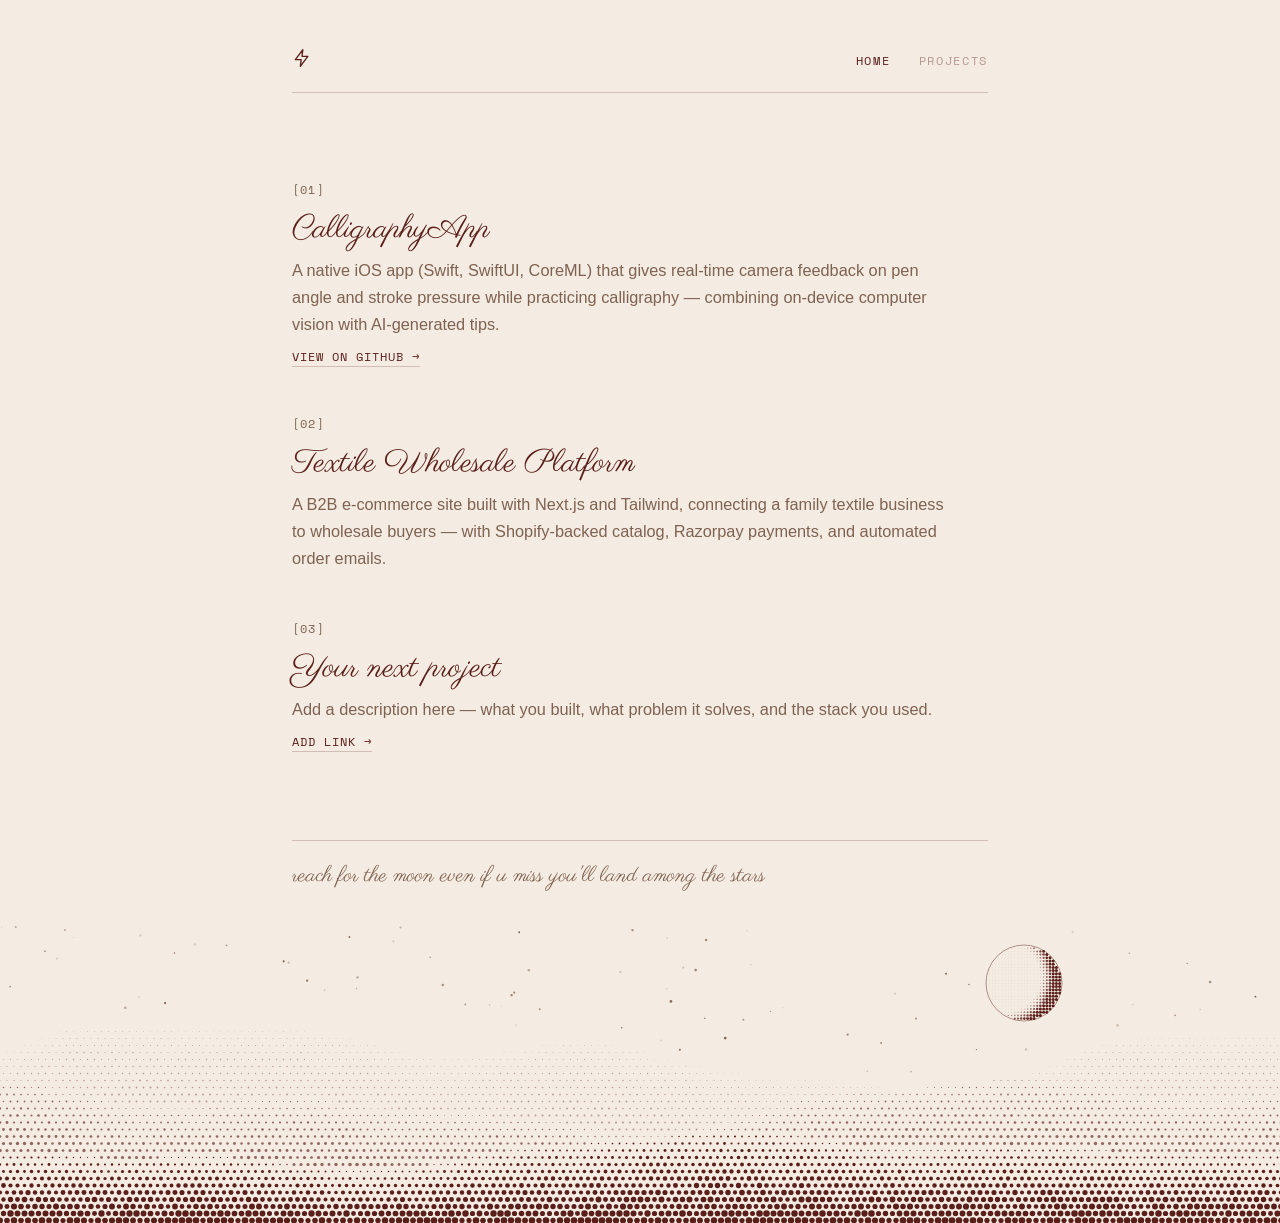
==== projects.html @ 93c0c9b2 "first commit" ====
<!DOCTYPE html>
<html lang="en">
<head>
<meta charset="UTF-8" />
<meta name="viewport" content="width=device-width, initial-scale=1.0" />
<title>Projects — Suhani Sharma</title>
<meta name="description" content="Projects by Suhani Sharma." />
<meta name="theme-color" content="#f6f2ea" media="(prefers-color-scheme: light)" />
<meta name="theme-color" content="#14121c" media="(prefers-color-scheme: dark)" />
<link rel="preconnect" href="https://fonts.googleapis.com" />
<link rel="preconnect" href="https://fonts.gstatic.com" crossorigin />
<link href="https://fonts.googleapis.com/css2?family=Parisienne&family=Space+Mono:wght@400;700&display=swap" rel="stylesheet" />
<link rel="stylesheet" href="styles.css" />
</head>
<body>
<div class="page">

  <header class="site-header">
    <div class="logo" aria-hidden="true">
      <svg class="logo-icon" viewBox="0 0 24 24" fill="none" stroke="currentColor" stroke-width="1.6" stroke-linecap="round" stroke-linejoin="round">
        <path d="M13 2 4 14h7l-1 8 9-12h-7l1-8z" />
      </svg>
    </div>

    <nav class="nav">
      <a href="index.html" class="nav-link">Home</a>
      <span class="nav-link active">Projects</span>
    </nav>
  </header>

  <main class="projects-list">

    <div class="project-card fade-up">
      <h2>CalligraphyApp</h2>
      <p>A native iOS app (Swift, SwiftUI, CoreML) that gives real-time camera feedback on pen angle and stroke pressure while practicing calligraphy — combining on-device computer vision with AI-generated tips.</p>
      <a class="project-link" href="https://github.com/SuhaniSharma072" target="_blank" rel="noopener noreferrer">View on GitHub →</a>
    </div>

    <div class="project-card fade-up">
      <h2>Textile Wholesale Platform</h2>
      <p>A B2B e-commerce site built with Next.js and Tailwind, connecting a family textile business to wholesale buyers — with Shopify-backed catalog, Razorpay payments, and automated order emails.</p>
    </div>

    <div class="project-card fade-up">
      <h2>Your next project</h2>
      <p>Add a description here — what you built, what problem it solves, and the stack you used.</p>
      <a class="project-link" href="#">Add link →</a>
    </div>

  </main>

  <footer class="footer">
    <p class="footer-tag">reach for the moon even if u miss you'll land among the stars</p>
  </footer>

  <div class="night-scene" aria-hidden="true"><canvas></canvas></div>

</div>
<script src="scene.js" defer></script>
</body>
</html>
---- styles.css ----
/* ---------- reset ---------- */
* {
  box-sizing: border-box;
  margin: 0;
  padding: 0;
}

html {
  scroll-behavior: smooth;
}

:root {
  --bg: #f4ece2;
  --ink: #201410;
  --muted: #7e6252;
  --accent: #5a1e1b;
  --line: rgba(90, 30, 27, 0.22);
}

@media (prefers-color-scheme: dark) {
  :root {
    --bg: #1c1512;
    --ink: #f2e9df;
    --muted: #c2a996;
    --accent: #e6a89f;
    --line: rgba(230, 168, 159, 0.25);
  }
}

body {
  background-color: var(--bg);
  color: var(--ink);
  font-family: -apple-system, BlinkMacSystemFont, "Helvetica Neue", Arial, sans-serif;
  min-height: 100vh;
  overflow-x: hidden;
}

a {
  color: inherit;
  text-decoration: none;
}

em {
  font-style: italic;
}

/* ---------- layout ---------- */
.page {
  position: relative;
  width: 100%;
  max-width: 760px;
  margin: 0 auto;
  padding: 2rem 1.25rem 3rem;
  min-height: 100vh;
  display: flex;
  flex-direction: column;
}

@media (min-width: 640px) {
  .page {
    padding: 3rem 2rem 4rem;
  }
}

/* ---------- top navbar ---------- */
.site-header {
  display: flex;
  align-items: center;
  justify-content: space-between;
  padding-bottom: 1.25rem;
  margin-bottom: 3rem;
  border-bottom: 1px solid var(--line);
}

.logo-icon {
  height: 20px;
  width: 20px;
  color: var(--accent);
}

.nav {
  display: flex;
  flex-direction: row;
  align-items: center;
  gap: 1.75rem;
  font-family: "Space Mono", monospace;
  font-size: 0.75rem;
  text-transform: uppercase;
  letter-spacing: 0.14em;
}

.nav-link {
  color: var(--accent);
  transition: opacity 0.2s ease;
  display: inline-block;
}

.nav-link:hover {
  opacity: 0.6;
}

.nav-link.active {
  opacity: 0.4;
  cursor: default;
  pointer-events: none;
}

/* ---------- hero ---------- */
.hero {
  margin-top: 1rem;
  flex: 1;
}

@media (min-width: 640px) {
  .hero {
    margin-top: 4vh;
  }
}

.hero h1 {
  font-family: "Parisienne", cursive;
  font-weight: 400;
  font-size: clamp(2.75rem, 9vw, 4.5rem);
  line-height: 1;
  color: var(--accent);
  margin-bottom: 1.5rem;
}

.heart {
  font-size: 0.6em;
  vertical-align: middle;
}

.bio,
.bio-secondary {
  max-width: 38em;
  font-size: 1.05rem;
  line-height: 1.7;
  color: var(--ink);
}

@media (min-width: 640px) {
  .bio,
  .bio-secondary {
    font-size: 1.15rem;
  }
}

.bio {
  margin-bottom: 1rem;
}

.bio-secondary {
  color: var(--muted);
  margin-bottom: 2rem;
}

.tooltip-word {
  position: relative;
  color: var(--accent);
  font-style: italic;
  cursor: default;
  border-bottom: 1px solid var(--line);
}

.tooltip-word .tooltip {
  position: absolute;
  left: 0;
  bottom: 135%;
  width: max-content;
  max-width: 220px;
  background: var(--accent);
  color: var(--bg);
  font-family: "Space Mono", monospace;
  font-style: normal;
  font-size: 0.7rem;
  line-height: 1.4;
  padding: 0.5rem 0.7rem;
  border-radius: 2px;
  opacity: 0;
  transform: translateY(4px);
  pointer-events: none;
  transition: opacity 0.2s ease, transform 0.2s ease;
  z-index: 10;
}

.tooltip-word:hover .tooltip,
.tooltip-word:focus .tooltip {
  opacity: 1;
  transform: translateY(0);
}

/* ---------- socials ---------- */
.socials {
  display: flex;
  gap: 1.4rem;
  margin-top: 0.5rem;
}

.social-icon {
  height: 19px;
  width: 19px;
  color: var(--accent);
  transition: opacity 0.2s ease;
  display: inline-flex;
}

.social-icon svg {
  width: 100%;
  height: 100%;
  fill: currentColor;
}

.social-icon:hover {
  opacity: 0.6;
}

/* ---------- footer ---------- */
.footer {
  margin-top: 4rem;
  padding-top: 1.25rem;
  border-top: 1px solid var(--line);
}

.footer-tag {
  font-family: "Parisienne", cursive;
  font-size: 1.35rem;
  color: var(--muted);
}

/* ---------- night scene ---------- */
.night-scene {
  width: 100vw;
  margin-left: calc(50% - 50vw); /* break out of the 760px column */
  margin-top: 2rem;
  margin-bottom: -3rem;          /* cancel .page bottom padding */
  height: 240px;
  pointer-events: none;
}

@media (min-width: 640px) {
  .night-scene {
    height: 300px;
    margin-bottom: -4rem;
  }
}

.night-scene canvas {
  display: block;
  width: 100%;
  height: 100%;
}

/* ---------- fade-up entrance ---------- */
.fade-up {
  opacity: 0;
  transform: translateY(16px);
  animation: fadeUp 0.7s ease forwards;
}

.fade-up:nth-child(1) { animation-delay: 0.05s; }
.fade-up:nth-child(2) { animation-delay: 0.15s; }
.fade-up:nth-child(3) { animation-delay: 0.25s; }
.fade-up:nth-child(4) { animation-delay: 0.35s; }

@keyframes fadeUp {
  to {
    opacity: 1;
    transform: translateY(0);
  }
}

@media (prefers-reduced-motion: reduce) {
  .fade-up {
    animation: none;
    opacity: 1;
    transform: none;
  }
}

/* ---------- projects page (numbered sections) ---------- */
.projects-list {
  counter-reset: project;
  margin-top: 1rem;
  display: flex;
  flex-direction: column;
  flex: 1;
}

.project-card {
  counter-increment: project;
  padding: 1.5rem 0;
}

.project-card h2::before {
  content: "[" counter(project, decimal-leading-zero) "]";
  display: block;
  font-family: "Space Mono", monospace;
  font-size: 0.75rem;
  letter-spacing: 0.1em;
  color: var(--muted);
  margin-bottom: 0.6rem;
}

.project-card h2 {
  font-family: "Parisienne", cursive;
  font-weight: 400;
  font-size: 2rem;
  color: var(--accent);
  margin-bottom: 0.4rem;
}

.project-card p {
  color: var(--muted);
  line-height: 1.65;
  font-size: 1.02rem;
  max-width: 40em;
}

.project-card a.project-link {
  display: inline-block;
  margin-top: 0.6rem;
  font-family: "Space Mono", monospace;
  font-size: 0.78rem;
  text-transform: uppercase;
  letter-spacing: 0.08em;
  color: var(--accent);
  border-bottom: 1px solid var(--line);
}
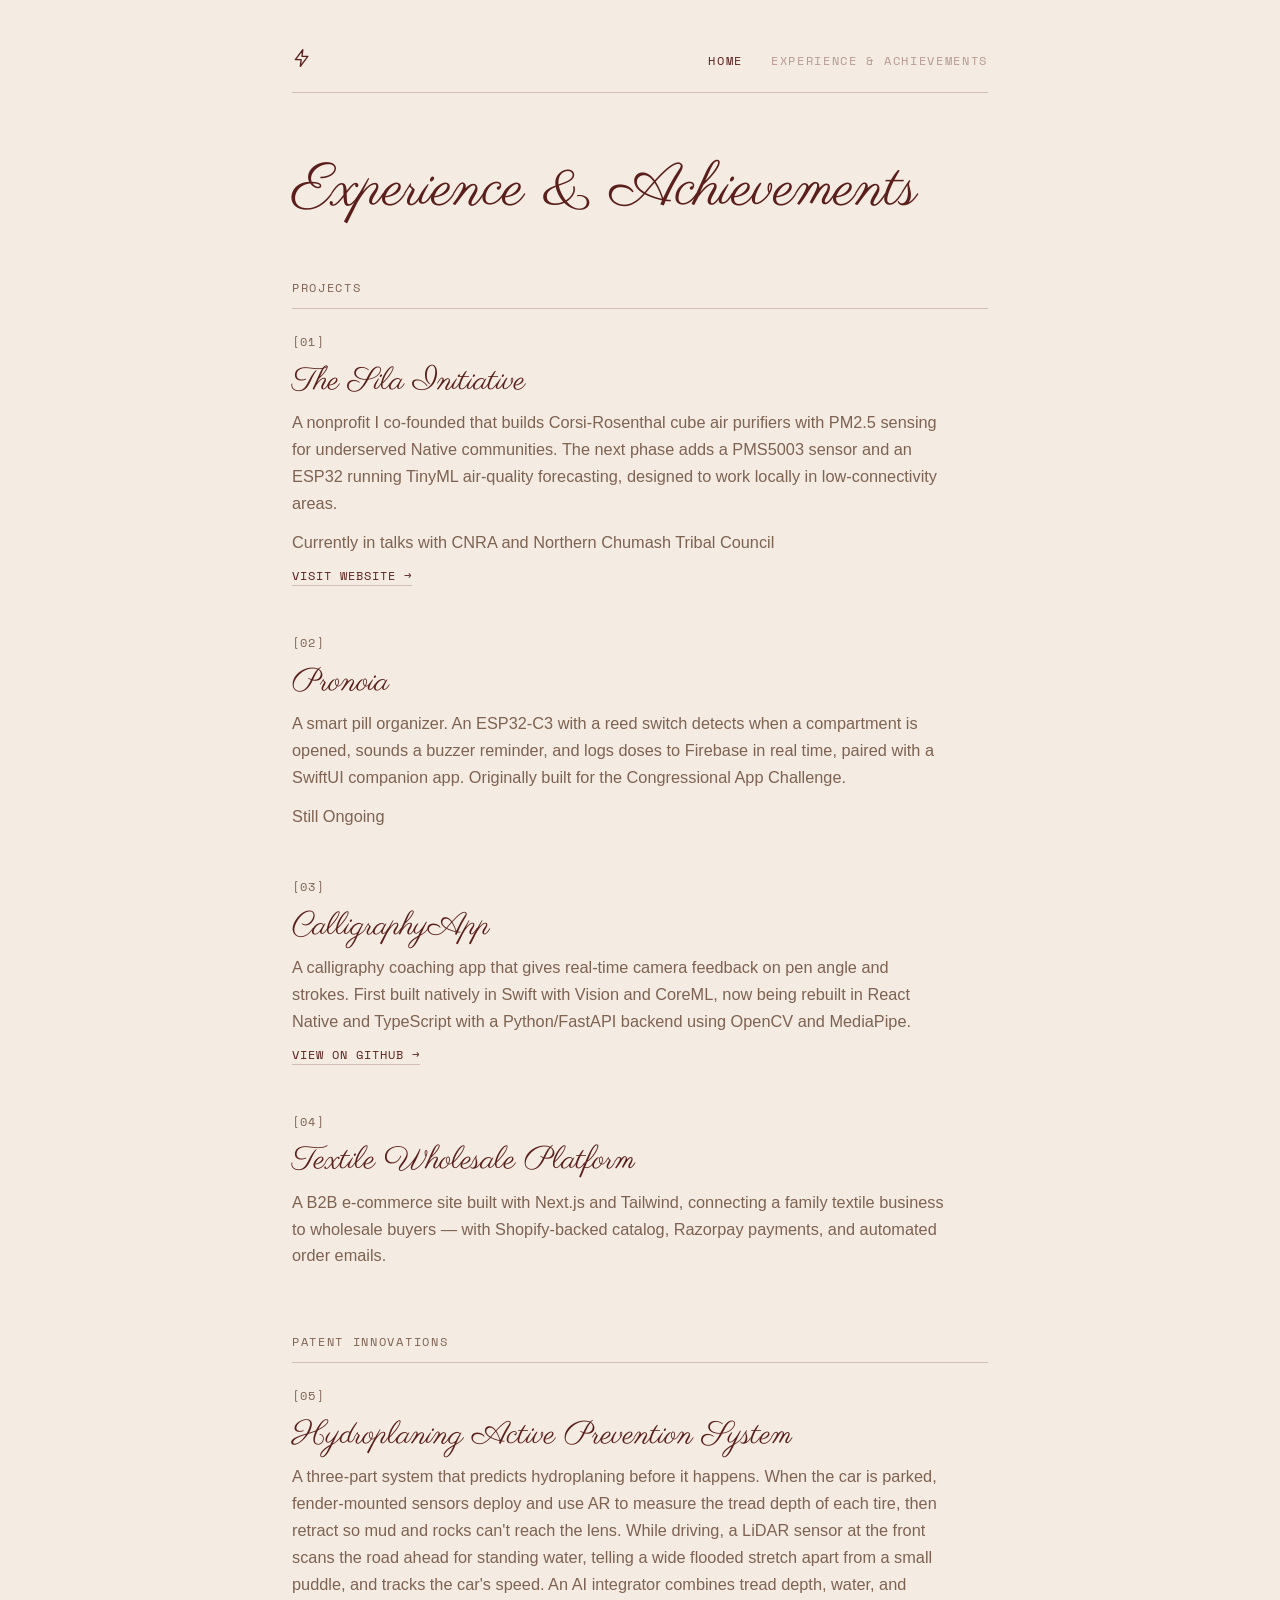
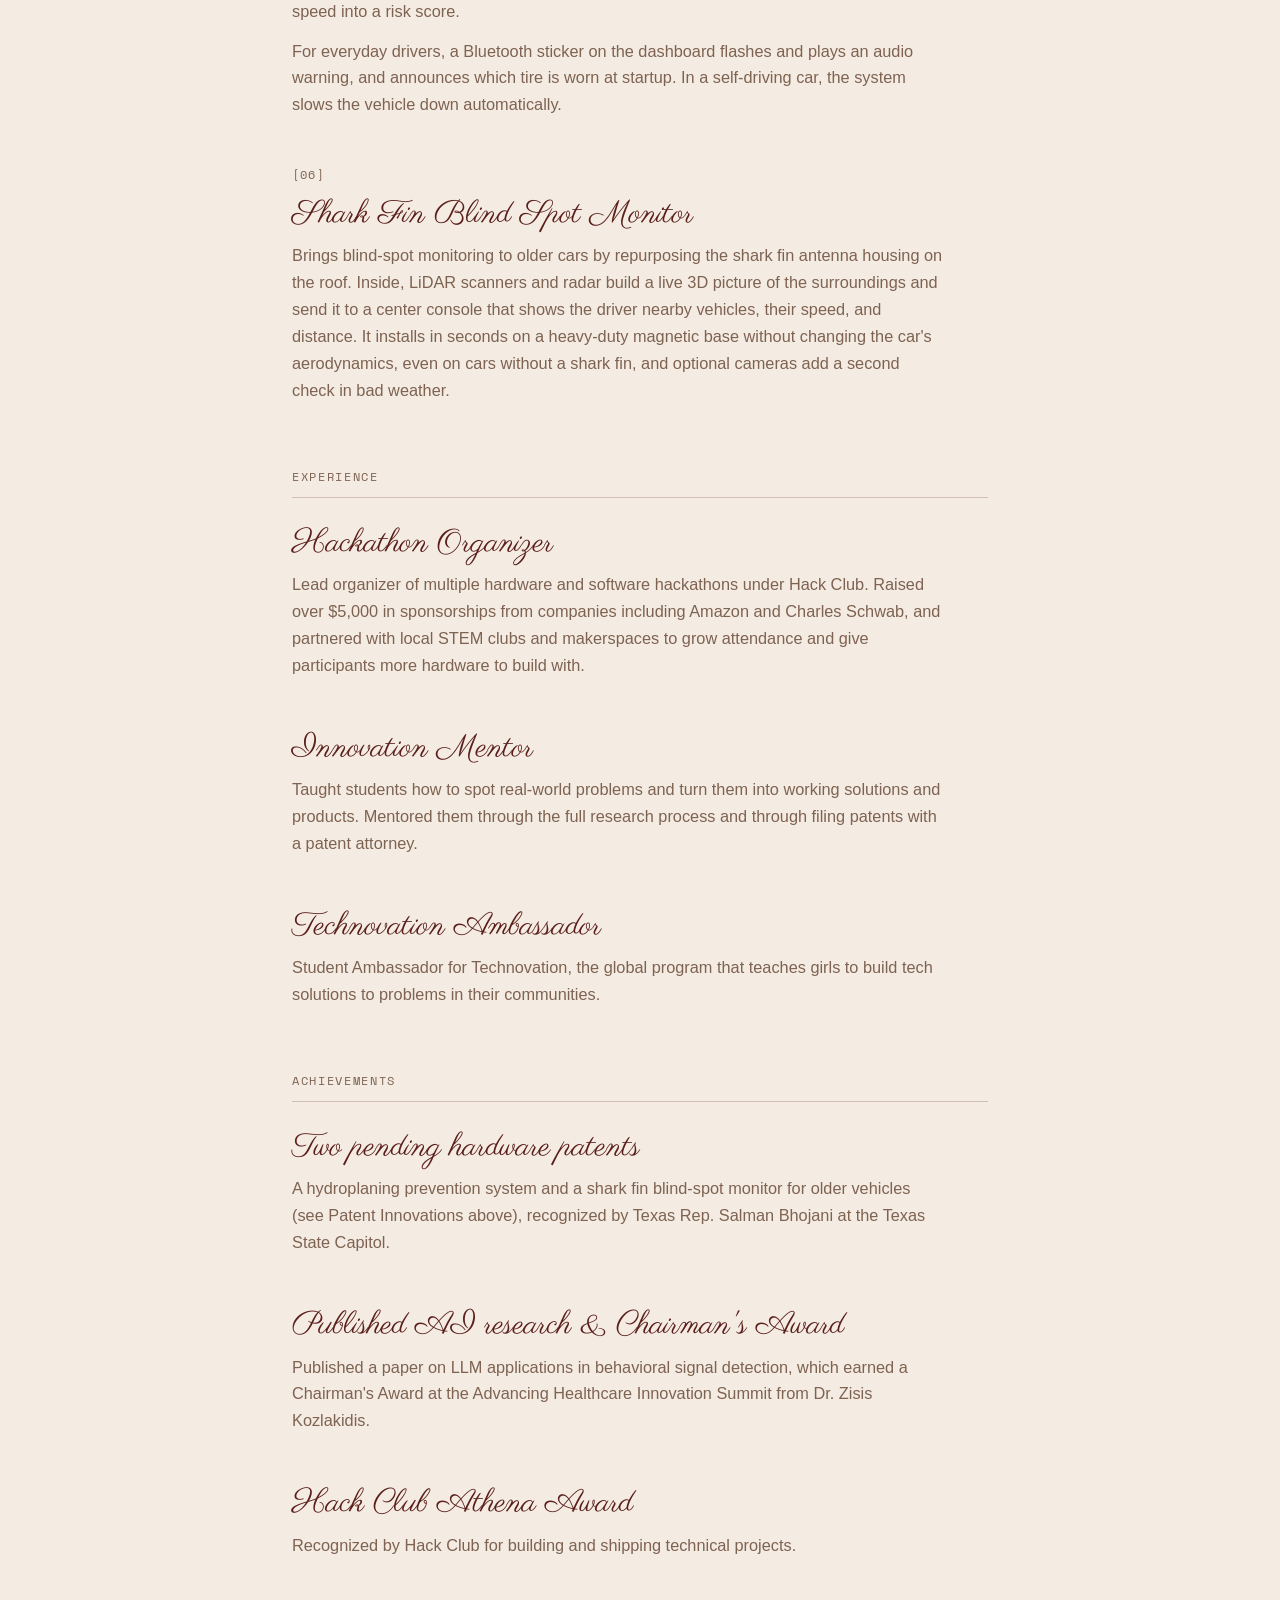
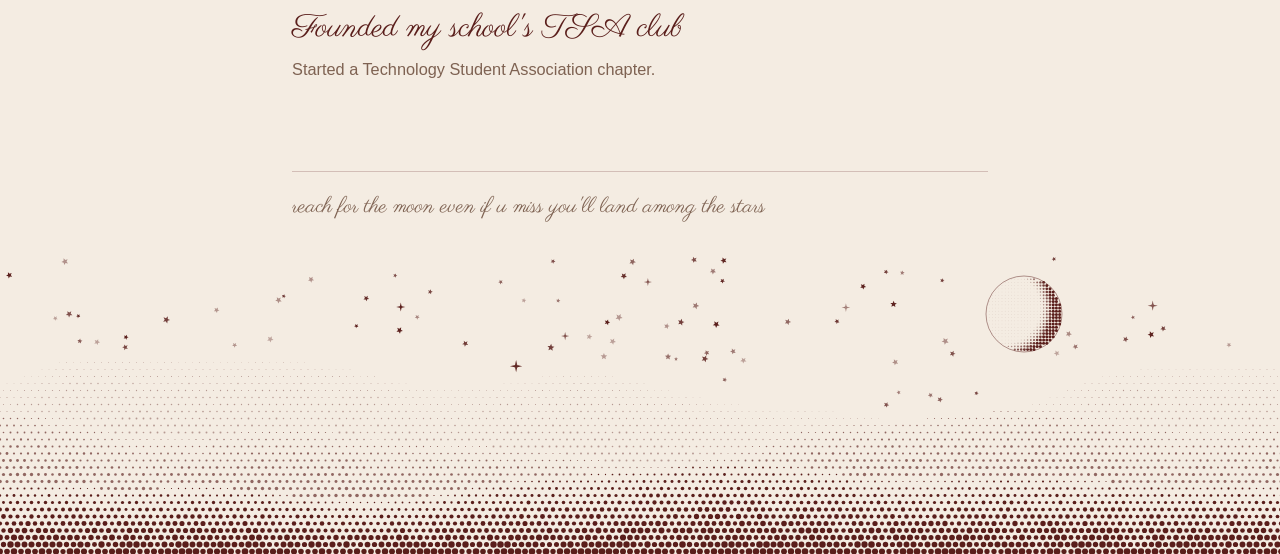
==== commit ff447121: "second commit" ====
--- a/projects.html
+++ b/projects.html
@@ -3,8 +3,8 @@
 <head>
 <meta charset="UTF-8" />
 <meta name="viewport" content="width=device-width, initial-scale=1.0" />
-<title>Projects — Suhani Sharma</title>
-<meta name="description" content="Projects by Suhani Sharma." />
+<title>Experience &amp; Achievements — Suhani Sharma</title>
+<meta name="description" content="Experience and achievements of Suhani Sharma." />
 <meta name="theme-color" content="#f6f2ea" media="(prefers-color-scheme: light)" />
 <meta name="theme-color" content="#14121c" media="(prefers-color-scheme: dark)" />
 <link rel="preconnect" href="https://fonts.googleapis.com" />
@@ -24,28 +24,120 @@
 
     <nav class="nav">
       <a href="index.html" class="nav-link">Home</a>
-      <span class="nav-link active">Projects</span>
+      <span class="nav-link active" aria-current="page">Experience &amp; Achievements</span>
     </nav>
   </header>
 
   <main class="projects-list">
 
-    <div class="project-card fade-up">
-      <h2>CalligraphyApp</h2>
-      <p>A native iOS app (Swift, SwiftUI, CoreML) that gives real-time camera feedback on pen angle and stroke pressure while practicing calligraphy — combining on-device computer vision with AI-generated tips.</p>
-      <a class="project-link" href="https://github.com/SuhaniSharma072" target="_blank" rel="noopener noreferrer">View on GitHub →</a>
-    </div>
+    <h1 class="page-title">Experience &amp; Achievements</h1>
 
-    <div class="project-card fade-up">
-      <h2>Textile Wholesale Platform</h2>
-      <p>A B2B e-commerce site built with Next.js and Tailwind, connecting a family textile business to wholesale buyers — with Shopify-backed catalog, Razorpay payments, and automated order emails.</p>
-    </div>
+    <section class="group" aria-labelledby="projects-heading">
+      <h2 class="section-title" id="projects-heading">Projects</h2>
 
-    <div class="project-card fade-up">
-      <h2>Your next project</h2>
-      <p>Add a description here — what you built, what problem it solves, and the stack you used.</p>
-      <a class="project-link" href="#">Add link →</a>
-    </div>
+      <article class="project-card">
+        <h3>The Sila Initiative</h3>
+        <p>A nonprofit I co-founded that builds Corsi-Rosenthal cube air purifiers with PM2.5 sensing for underserved Native communities. The next phase adds a PMS5003 sensor and an ESP32 running TinyML air-quality forecasting, designed to work locally in low-connectivity areas.</p>
+        <p>Currently in talks with CNRA and Northern Chumash Tribal Council</p>
+        <a class="project-link" href="https://sila-initiative.vercel.app" target="_blank" rel="noopener noreferrer">Visit website →</a>
+      </article>
+
+      <article class="project-card">
+        <h3>Pronoia</h3>
+        <p>A smart pill organizer. An ESP32-C3 with a reed switch detects when a compartment is opened, sounds a buzzer reminder, and logs doses to Firebase in real time, paired with a SwiftUI companion app. Originally built for the Congressional App Challenge.</p>
+        <p>Still Ongoing</p>
+      </article>
+
+      <article class="project-card">
+        <h3>CalligraphyApp</h3>
+        <p>A calligraphy coaching app that gives real-time camera feedback on pen angle and strokes. First built natively in Swift with Vision and CoreML, now being rebuilt in React Native and TypeScript with a Python/FastAPI backend using OpenCV and MediaPipe.</p>
+        <a class="project-link" href="https://github.com/SuhaniSharma072" target="_blank" rel="noopener noreferrer">View on GitHub →</a>
+      </article>
+
+      <article class="project-card">
+        <h3>Textile Wholesale Platform</h3>
+        <p>A B2B e-commerce site built with Next.js and Tailwind, connecting a family textile business to wholesale buyers — with Shopify-backed catalog, Razorpay payments, and automated order emails.</p>
+      </article>
+    </section>
+
+    <section class="group" aria-labelledby="patents-heading">
+      <h2 class="section-title" id="patents-heading">Patent Innovations</h2>
+
+      <article class="project-card">
+        <h3><button type="button" class="title-btn" data-open="fig-hydro">Hydroplaning Active Prevention System</button></h3>
+        <p>A three-part system that predicts hydroplaning before it happens. When the car is parked, fender-mounted sensors deploy and use AR to measure the tread depth of each tire, then retract so mud and rocks can't reach the lens. While driving, a LiDAR sensor at the front scans the road ahead for standing water, telling a wide flooded stretch apart from a small puddle, and tracks the car's speed. An AI integrator combines tread depth, water, and speed into a risk score.</p>
+        <p>For everyday drivers, a Bluetooth sticker on the dashboard flashes and plays an audio warning, and announces which tire is worn at startup. In a self-driving car, the system slows the vehicle down automatically.</p>
+        <dialog class="lightbox" id="fig-hydro" aria-label="Diagrams">
+          <button type="button" class="lightbox-close" aria-label="Close">×</button>
+          <div class="figures">
+            <figure>
+              <img src="tread.png" alt="Diagram of a car showing tread-depth sensors in the fenders (Figure A) and a front water-detecting LiDAR sensor (Figure B)" />
+              <figcaption>Tread-depth and water sensors</figcaption>
+            </figure>
+            <figure>
+              <img src="dashboard.png" alt="Diagram of a car dashboard with the Bluetooth warning sticker (Figure C)" />
+              <figcaption>Dashboard alert sticker</figcaption>
+            </figure>
+          </div>
+        </dialog>
+      </article>
+
+      <article class="project-card">
+        <h3><button type="button" class="title-btn" data-open="fig-shark">Shark Fin Blind Spot Monitor</button></h3>
+        <p>Brings blind-spot monitoring to older cars by repurposing the shark fin antenna housing on the roof. Inside, LiDAR scanners and radar build a live 3D picture of the surroundings and send it to a center console that shows the driver nearby vehicles, their speed, and distance. It installs in seconds on a heavy-duty magnetic base without changing the car's aerodynamics, even on cars without a shark fin, and optional cameras add a second check in bad weather.</p>
+        <dialog class="lightbox" id="fig-shark" aria-label="Diagrams">
+          <button type="button" class="lightbox-close" aria-label="Close">×</button>
+          <div class="figures">
+            <figure>
+              <img src="sharkfin.png" alt="Labeled diagrams of the shark fin blind spot monitor: roof placement, center console display, LiDAR scanner, casing, rear camera, and magnetic base" />
+              <figcaption>Roof unit, console, and components</figcaption>
+            </figure>
+          </div>
+        </dialog>
+      </article>
+    </section>
+
+    <section class="group" aria-labelledby="experience-heading">
+      <h2 class="section-title" id="experience-heading">Experience</h2>
+
+      <ul class="achievements">
+        <li class="achievement">
+          <h3>Hackathon Organizer</h3>
+          <p>Lead organizer of multiple hardware and software hackathons under Hack Club. Raised over $5,000 in sponsorships from companies including Amazon and Charles Schwab, and partnered with local STEM clubs and makerspaces to grow attendance and give participants more hardware to build with.</p>
+        </li>
+        <li class="achievement">
+          <h3>Innovation Mentor</h3>
+          <p>Taught students how to spot real-world problems and turn them into working solutions and products. Mentored them through the full research process and through filing patents with a patent attorney.</p>
+        </li>
+        <li class="achievement">
+          <h3>Technovation Ambassador</h3>
+          <p>Student Ambassador for Technovation, the global program that teaches girls to build tech solutions to problems in their communities.</p>
+        </li>
+      </ul>
+    </section>
+
+    <section class="group" aria-labelledby="achievements-heading">
+      <h2 class="section-title" id="achievements-heading">Achievements</h2>
+
+      <ul class="achievements">
+        <li class="achievement">
+          <h3>Two pending hardware patents</h3>
+          <p>A hydroplaning prevention system and a shark fin blind-spot monitor for older vehicles (see Patent Innovations above), recognized by Texas Rep. Salman Bhojani at the Texas State Capitol.</p>
+        </li>
+        <li class="achievement">
+          <h3>Published AI research &amp; Chairman's Award</h3>
+          <p>Published a paper on LLM applications in behavioral signal detection, which earned a Chairman's Award at the Advancing Healthcare Innovation Summit from Dr. Zisis Kozlakidis.</p>
+        </li>
+        <li class="achievement">
+          <h3>Hack Club Athena Award</h3>
+          <p>Recognized by Hack Club for building and shipping technical projects.</p>
+        </li>
+        <li class="achievement">
+          <h3>Founded my school's TSA club</h3>
+          <p>Started a Technology Student Association chapter.</p>
+        </li>
+      </ul>
+    </section>
 
   </main>
 
@@ -56,6 +148,14 @@
   <div class="night-scene" aria-hidden="true"><canvas></canvas></div>
 
 </div>
+<script>
+  document.querySelectorAll('[data-open]').forEach(btn => {
+    const dlg = document.getElementById(btn.dataset.open);
+    btn.addEventListener('click', () => dlg.showModal());
+    dlg.querySelector('.lightbox-close').addEventListener('click', () => dlg.close());
+    dlg.addEventListener('click', e => { if (e.target === dlg) dlg.close(); });
+  });
+</script>
 <script src="scene.js" defer></script>
 </body>
 </html>
--- a/styles.css
+++ b/styles.css
@@ -251,34 +251,7 @@
   height: 100%;
 }
 
-/* ---------- fade-up entrance ---------- */
-.fade-up {
-  opacity: 0;
-  transform: translateY(16px);
-  animation: fadeUp 0.7s ease forwards;
-}
-
-.fade-up:nth-child(1) { animation-delay: 0.05s; }
-.fade-up:nth-child(2) { animation-delay: 0.15s; }
-.fade-up:nth-child(3) { animation-delay: 0.25s; }
-.fade-up:nth-child(4) { animation-delay: 0.35s; }
-
-@keyframes fadeUp {
-  to {
-    opacity: 1;
-    transform: translateY(0);
-  }
-}
-
-@media (prefers-reduced-motion: reduce) {
-  .fade-up {
-    animation: none;
-    opacity: 1;
-    transform: none;
-  }
-}
-
-/* ---------- projects page (numbered sections) ---------- */
+/* ---------- projects & achievements page ---------- */
 .projects-list {
   counter-reset: project;
   margin-top: 1rem;
@@ -287,12 +260,36 @@
   flex: 1;
 }
 
+.page-title {
+  font-family: "Parisienne", cursive;
+  font-weight: 400;
+  font-size: clamp(2.5rem, 8vw, 3.75rem);
+  line-height: 1.1;
+  color: var(--accent);
+  margin-bottom: 1rem;
+}
+
+.group {
+  margin-top: 2.5rem;
+}
+
+.section-title {
+  font-family: "Space Mono", monospace;
+  font-weight: 400;
+  font-size: 0.75rem;
+  text-transform: uppercase;
+  letter-spacing: 0.14em;
+  color: var(--muted);
+  padding-bottom: 0.75rem;
+  border-bottom: 1px solid var(--line);
+}
+
 .project-card {
   counter-increment: project;
   padding: 1.5rem 0;
 }
 
-.project-card h2::before {
+.project-card h3::before {
   content: "[" counter(project, decimal-leading-zero) "]";
   display: block;
   font-family: "Space Mono", monospace;
@@ -302,7 +299,7 @@
   margin-bottom: 0.6rem;
 }
 
-.project-card h2 {
+.project-card h3 {
   font-family: "Parisienne", cursive;
   font-weight: 400;
   font-size: 2rem;
@@ -310,7 +307,8 @@
   margin-bottom: 0.4rem;
 }
 
-.project-card p {
+.project-card p,
+.achievement p {
   color: var(--muted);
   line-height: 1.65;
   font-size: 1.02rem;
@@ -326,4 +324,96 @@
   letter-spacing: 0.08em;
   color: var(--accent);
   border-bottom: 1px solid var(--line);
+}
+
+/* achievements: a quiet list */
+.achievements {
+  list-style: none;
+}
+
+.achievement {
+  padding: 1.5rem 0;
+}
+
+.achievement h3 {
+  font-family: "Parisienne", cursive;
+  font-weight: 400;
+  font-size: 2rem;
+  color: var(--accent);
+  margin-bottom: 0.4rem;
+}
+
+/* patent innovations: click the title to see diagrams */
+.project-card p + p {
+  margin-top: 0.8rem;
+}
+
+.title-btn {
+  font: inherit;
+  color: inherit;
+  background: none;
+  border: none;
+  padding: 0;
+  text-align: left;
+  cursor: pointer;
+}
+
+.title-btn:hover,
+.title-btn:focus-visible {
+  opacity: 0.6;
+}
+
+.lightbox {
+  margin: auto;
+  width: min(900px, calc(100vw - 2rem));
+  max-height: calc(100dvh - 2rem);
+  padding: 2.5rem 1rem 1rem;
+  background: var(--bg);
+  color: var(--ink);
+  border: 1px solid var(--line);
+  border-radius: 8px;
+  overflow-y: auto;
+}
+
+.lightbox::backdrop {
+  background: rgba(20, 12, 10, 0.7);
+}
+
+.lightbox-close {
+  position: absolute;
+  top: 0.4rem;
+  right: 0.8rem;
+  font-size: 1.6rem;
+  line-height: 1;
+  background: none;
+  border: none;
+  color: var(--accent);
+  cursor: pointer;
+}
+
+.figures {
+  display: grid;
+  gap: 1.25rem;
+}
+
+.figures figure {
+  margin: 0;
+}
+
+.figures img {
+  display: block;
+  width: 100%;
+  height: auto;
+  background: #fff;
+  border: 1px solid var(--line);
+  border-radius: 6px;
+  padding: 0.75rem;
+}
+
+.figures figcaption {
+  margin-top: 0.5rem;
+  font-family: "Space Mono", monospace;
+  font-size: 0.7rem;
+  letter-spacing: 0.06em;
+  color: var(--muted);
 }
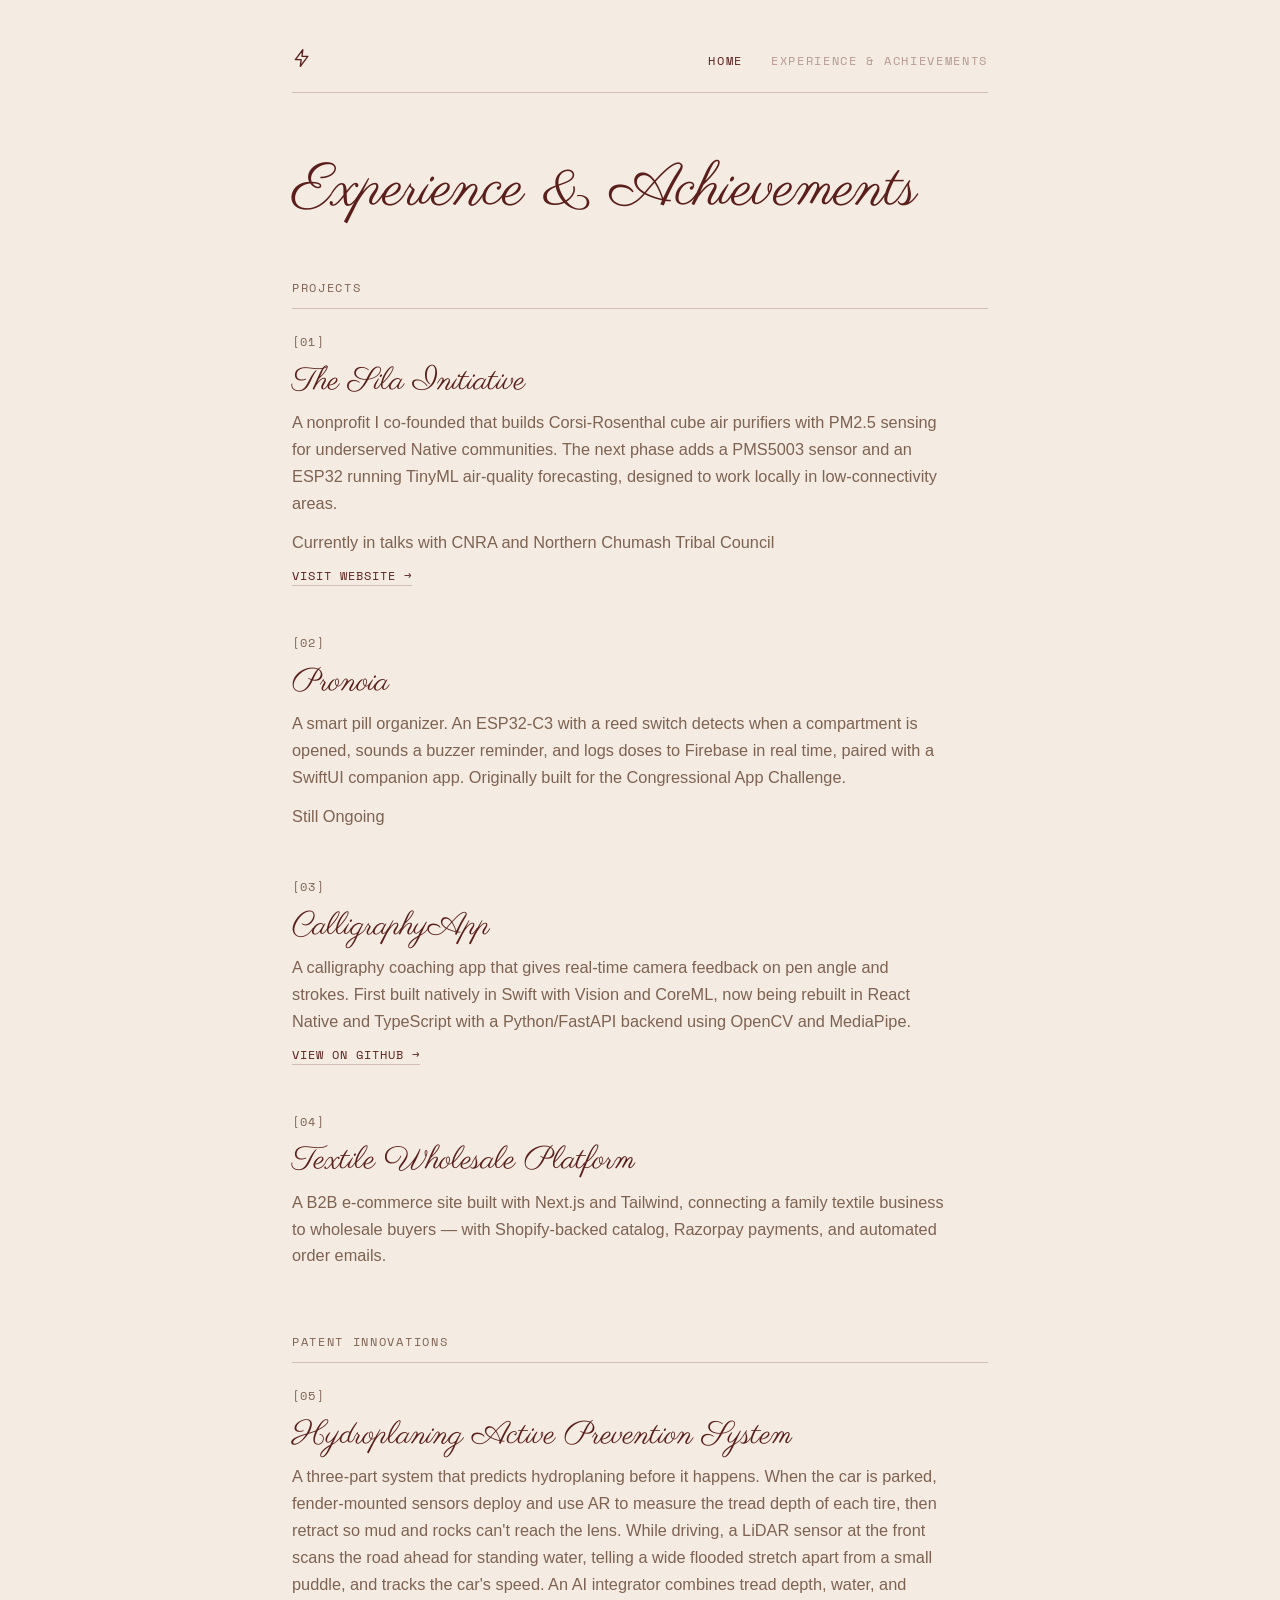
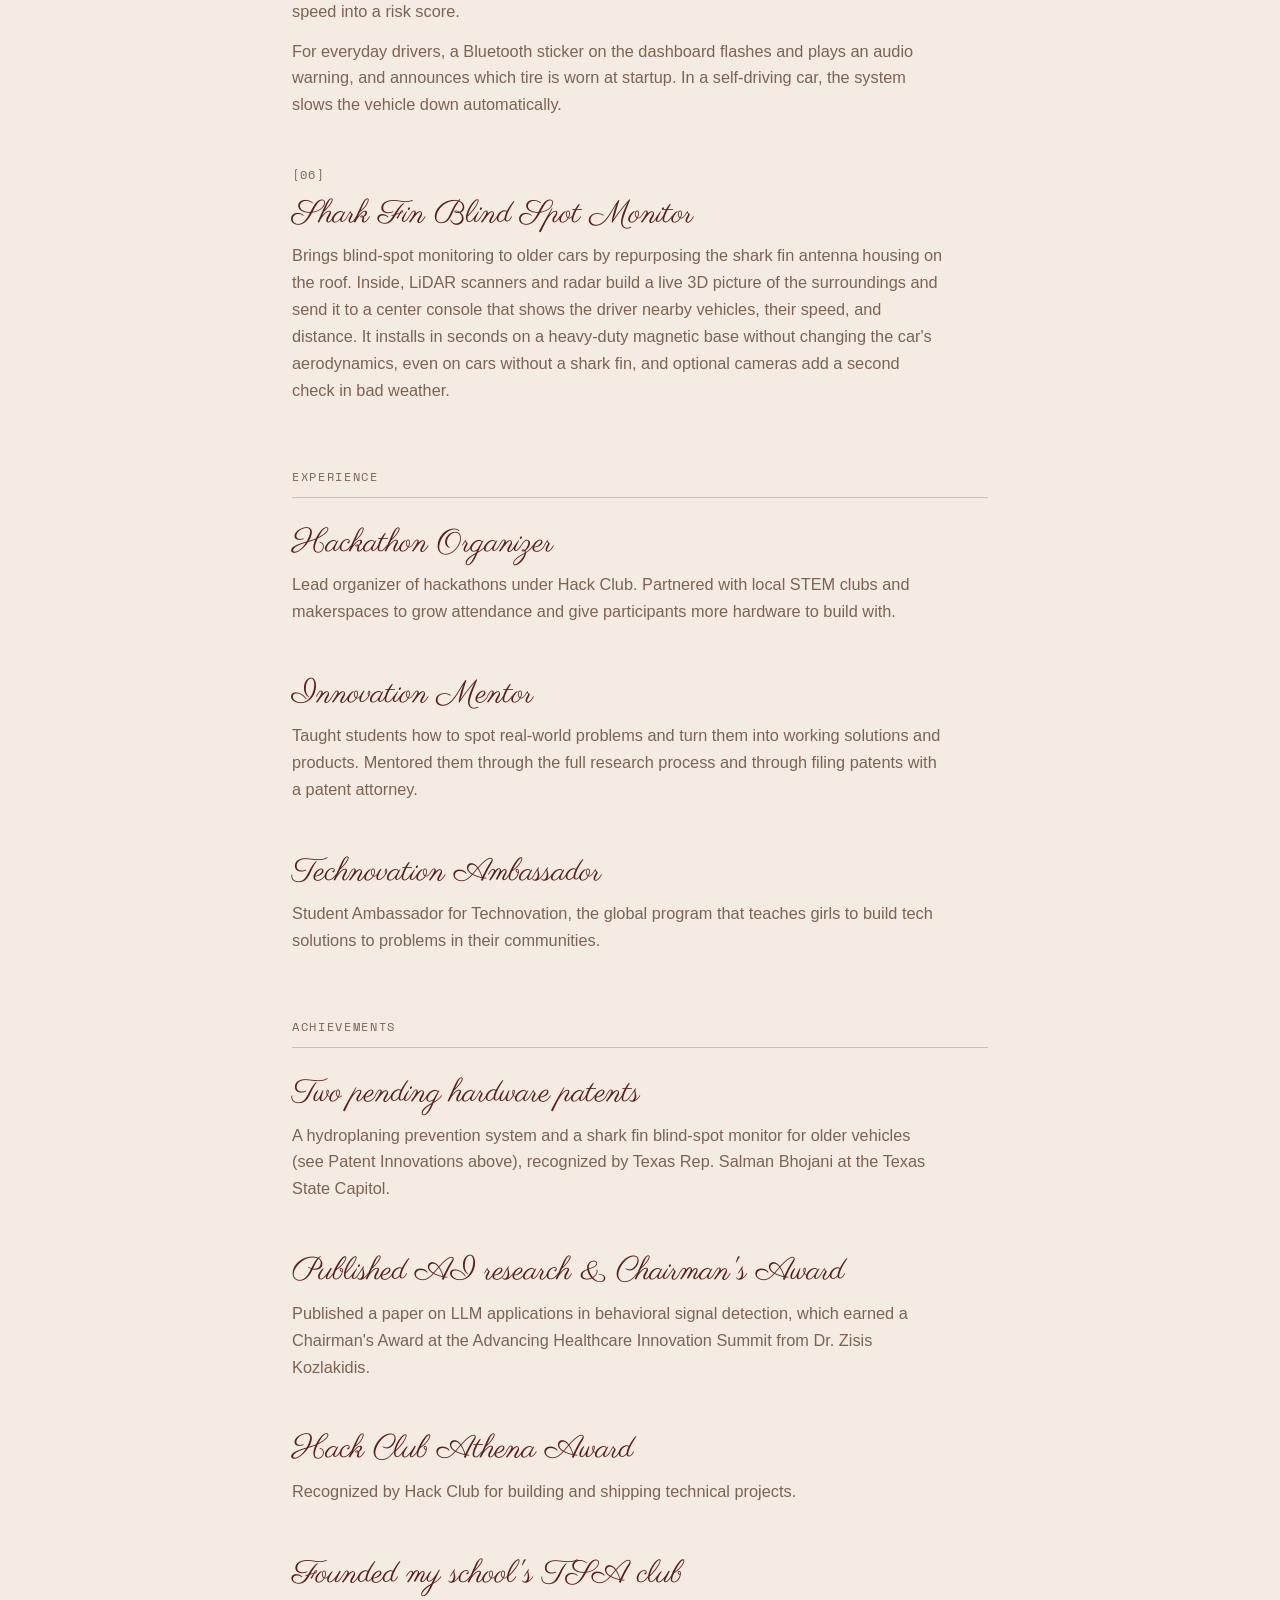
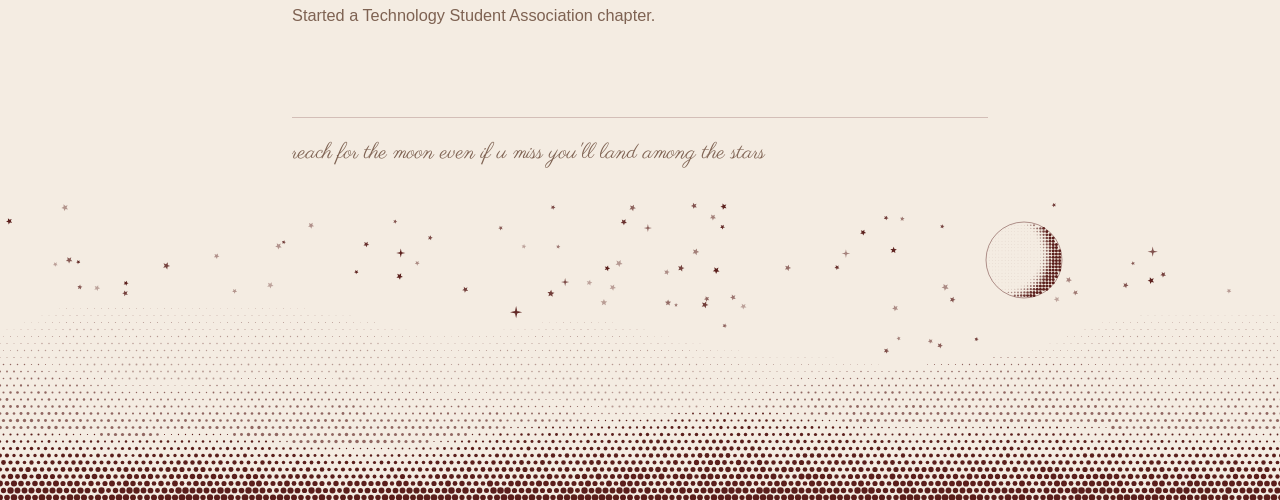
==== commit 03f2401e: "third commit" ====
--- a/projects.html
+++ b/projects.html
@@ -103,7 +103,7 @@
       <ul class="achievements">
         <li class="achievement">
           <h3>Hackathon Organizer</h3>
-          <p>Lead organizer of multiple hardware and software hackathons under Hack Club. Raised over $5,000 in sponsorships from companies including Amazon and Charles Schwab, and partnered with local STEM clubs and makerspaces to grow attendance and give participants more hardware to build with.</p>
+          <p>Lead organizer of hackathons under Hack Club. Partnered with local STEM clubs and makerspaces to grow attendance and give participants more hardware to build with.</p>
         </li>
         <li class="achievement">
           <h3>Innovation Mentor</h3>
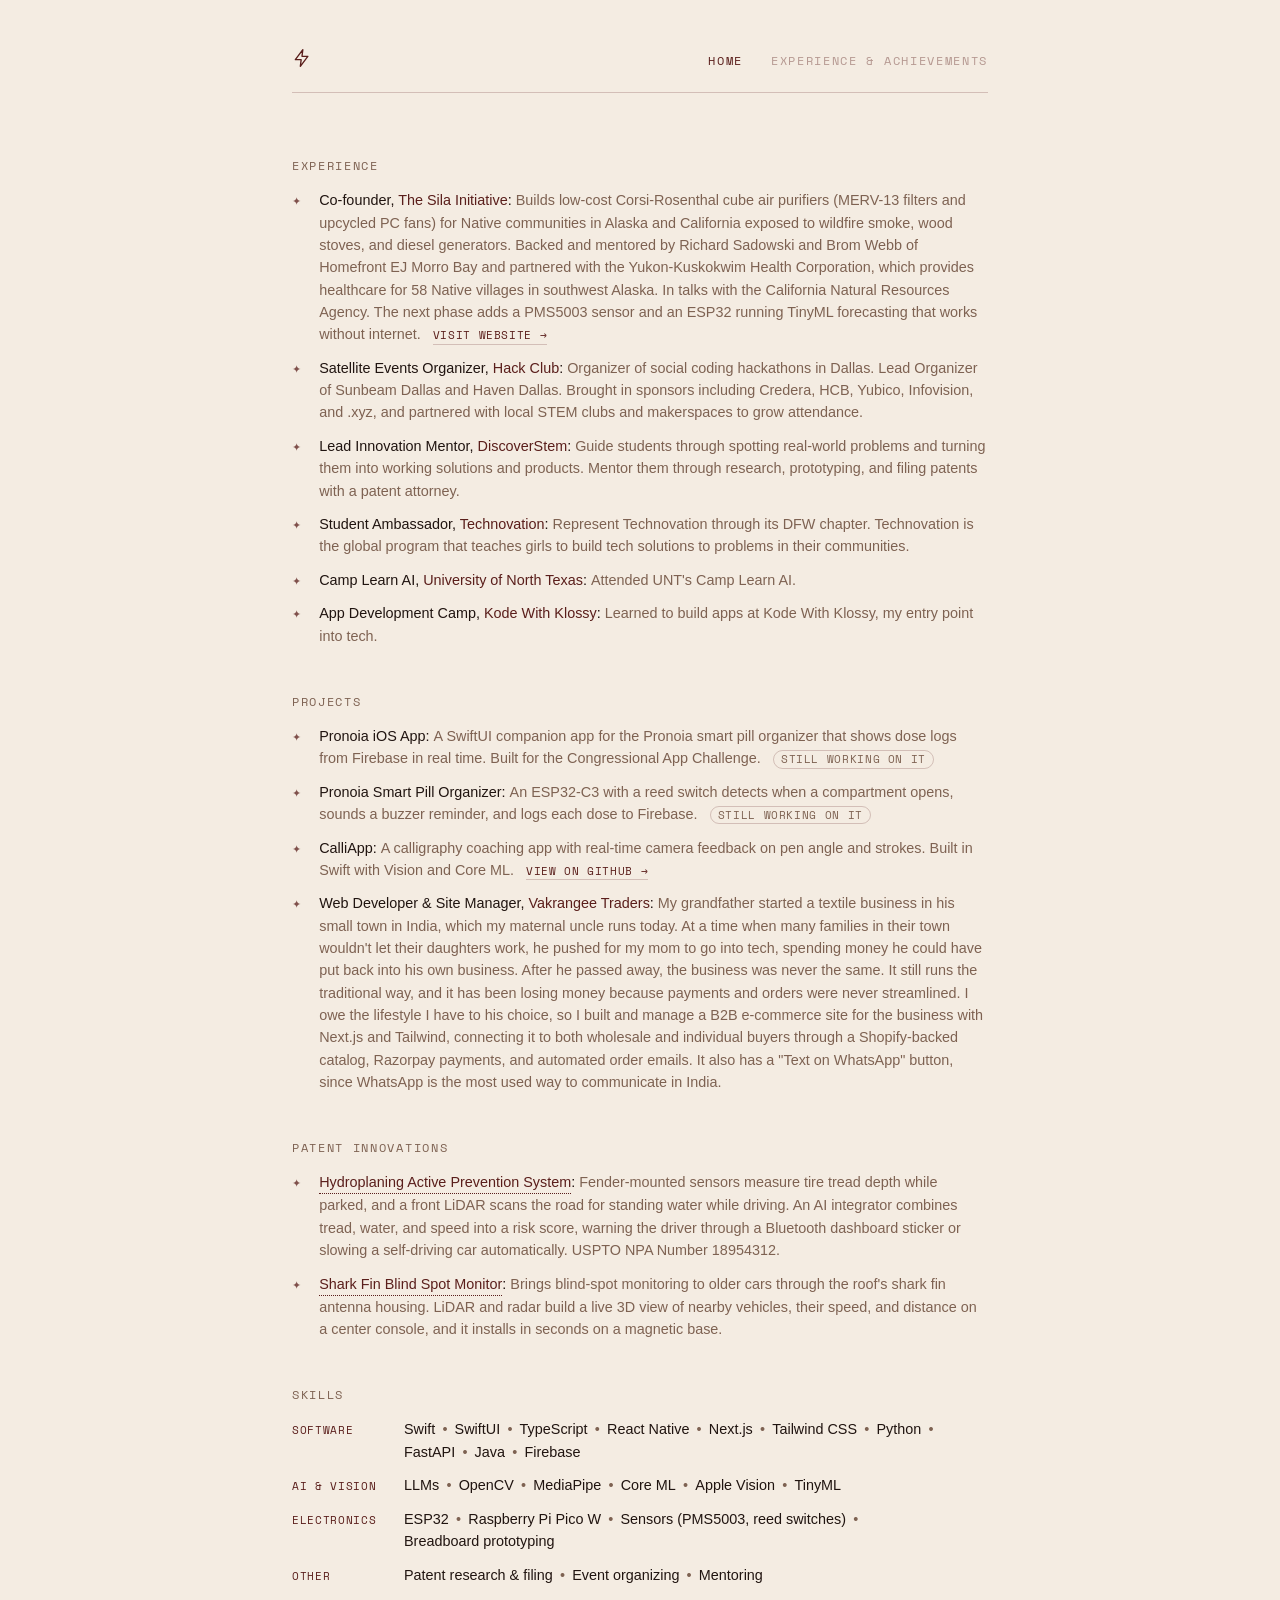
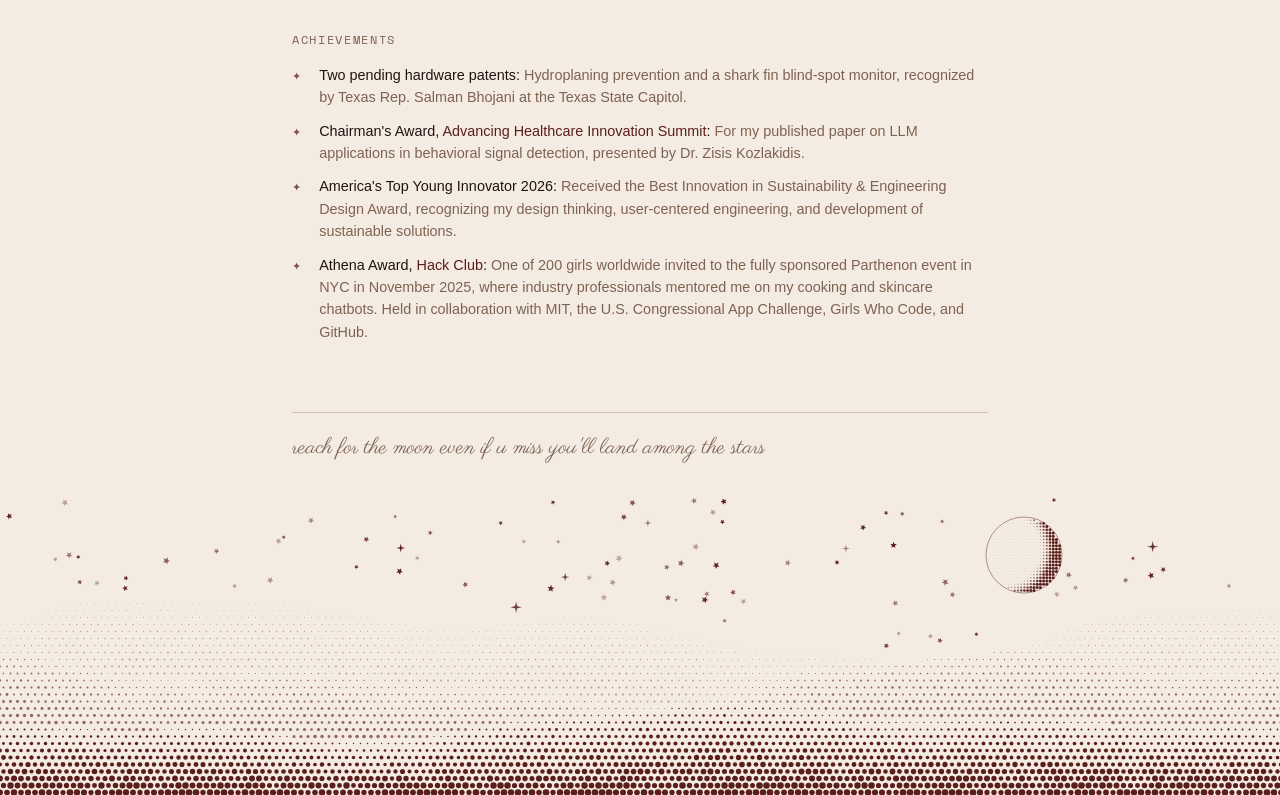
==== commit 32f5fc19: "last commit" ====
--- a/projects.html
+++ b/projects.html
@@ -3,10 +3,11 @@
 <head>
 <meta charset="UTF-8" />
 <meta name="viewport" content="width=device-width, initial-scale=1.0" />
-<title>Experience &amp; Achievements — Suhani Sharma</title>
+<title>Experience &amp; Achievements | Suhani Sharma</title>
 <meta name="description" content="Experience and achievements of Suhani Sharma." />
 <meta name="theme-color" content="#f6f2ea" media="(prefers-color-scheme: light)" />
 <meta name="theme-color" content="#14121c" media="(prefers-color-scheme: dark)" />
+<link rel="icon" type="image/svg+xml" href="data:image/svg+xml,%3Csvg xmlns='http://www.w3.org/2000/svg' viewBox='0 0 32 32'%3E%3Cpath fill='none' stroke='%235a1e1b' stroke-width='3' stroke-linejoin='round' d='M16 28C6 21 2 15.5 2 10.5 2 6.4 5.2 3.5 9 3.5c3 0 5.4 1.8 7 4.5 1.6-2.7 4-4.5 7-4.5 3.8 0 7 2.9 7 7 0 5-4 10.5-14 17.5Z'/%3E%3C/svg%3E" />
 <link rel="preconnect" href="https://fonts.googleapis.com" />
 <link rel="preconnect" href="https://fonts.gstatic.com" crossorigin />
 <link href="https://fonts.googleapis.com/css2?family=Parisienne&family=Space+Mono:wght@400;700&display=swap" rel="stylesheet" />
@@ -30,111 +31,202 @@
 
   <main class="projects-list">
 
-    <h1 class="page-title">Experience &amp; Achievements</h1>
+    <section class="group" aria-labelledby="experience-heading">
+      <h2 class="section-title" id="experience-heading">Experience</h2>
+
+      <ul class="cv-list">
+        <li class="cv-item">
+          <span class="cv-star" aria-hidden="true">✦</span>
+          <div class="cv-body">
+            <p class="cv-title">Co-founder, <span class="cv-org">The Sila Initiative</span></p>
+            <p class="cv-desc">Builds low-cost Corsi-Rosenthal cube air purifiers (MERV-13 filters and upcycled PC fans) for Native communities in Alaska and California exposed to wildfire smoke, wood stoves, and diesel generators. Backed and mentored by Richard Sadowski and Brom Webb of Homefront EJ Morro Bay and partnered with the Yukon-Kuskokwim Health Corporation, which provides healthcare for 58 Native villages in southwest Alaska. In talks with the California Natural Resources Agency. The next phase adds a PMS5003 sensor and an ESP32 running TinyML forecasting that works without internet.</p>
+            <a class="cv-link" href="https://sila-initiative.vercel.app" target="_blank" rel="noopener noreferrer">Visit website →</a>
+          </div>
+        </li>
+        <li class="cv-item">
+          <span class="cv-star" aria-hidden="true">✦</span>
+          <div class="cv-body">
+            <p class="cv-title">Satellite Events Organizer, <span class="cv-org">Hack Club</span></p>
+            <p class="cv-desc">Organizer of social coding hackathons in Dallas. Lead Organizer of Sunbeam Dallas and Haven Dallas. Brought in sponsors including Credera, HCB, Yubico, Infovision, and .xyz, and partnered with local STEM clubs and makerspaces to grow attendance.</p>
+          </div>
+        </li>
+        <li class="cv-item">
+          <span class="cv-star" aria-hidden="true">✦</span>
+          <div class="cv-body">
+            <p class="cv-title">Lead Innovation Mentor, <span class="cv-org">DiscoverStem</span></p>
+            <p class="cv-desc">Guide students through spotting real-world problems and turning them into working solutions and products. Mentor them through research, prototyping, and filing patents with a patent attorney.</p>
+          </div>
+        </li>
+
+        <li class="cv-item">
+          <span class="cv-star" aria-hidden="true">✦</span>
+          <div class="cv-body">
+            <p class="cv-title">Student Ambassador, <span class="cv-org">Technovation</span></p>
+            <p class="cv-desc">Represent Technovation through its DFW chapter. Technovation is the global program that teaches girls to build tech solutions to problems in their communities.</p>
+          </div>
+        </li>
+        <li class="cv-item">
+          <span class="cv-star" aria-hidden="true">✦</span>
+          <div class="cv-body">
+            <p class="cv-title">Camp Learn AI, <span class="cv-org">University of North Texas</span></p>
+            <p class="cv-desc">Attended UNT's Camp Learn AI.</p>
+          </div>
+        </li>
+        <li class="cv-item">
+          <span class="cv-star" aria-hidden="true">✦</span>
+          <div class="cv-body">
+            <p class="cv-title">App Development Camp, <span class="cv-org">Kode With Klossy</span></p>
+            <p class="cv-desc">Learned to build apps at Kode With Klossy, my entry point into tech.</p>
+          </div>
+        </li>
+      </ul>
+    </section>
 
     <section class="group" aria-labelledby="projects-heading">
       <h2 class="section-title" id="projects-heading">Projects</h2>
 
-      <article class="project-card">
-        <h3>The Sila Initiative</h3>
-        <p>A nonprofit I co-founded that builds Corsi-Rosenthal cube air purifiers with PM2.5 sensing for underserved Native communities. The next phase adds a PMS5003 sensor and an ESP32 running TinyML air-quality forecasting, designed to work locally in low-connectivity areas.</p>
-        <p>Currently in talks with CNRA and Northern Chumash Tribal Council</p>
-        <a class="project-link" href="https://sila-initiative.vercel.app" target="_blank" rel="noopener noreferrer">Visit website →</a>
-      </article>
-
-      <article class="project-card">
-        <h3>Pronoia</h3>
-        <p>A smart pill organizer. An ESP32-C3 with a reed switch detects when a compartment is opened, sounds a buzzer reminder, and logs doses to Firebase in real time, paired with a SwiftUI companion app. Originally built for the Congressional App Challenge.</p>
-        <p>Still Ongoing</p>
-      </article>
-
-      <article class="project-card">
-        <h3>CalligraphyApp</h3>
-        <p>A calligraphy coaching app that gives real-time camera feedback on pen angle and strokes. First built natively in Swift with Vision and CoreML, now being rebuilt in React Native and TypeScript with a Python/FastAPI backend using OpenCV and MediaPipe.</p>
-        <a class="project-link" href="https://github.com/SuhaniSharma072" target="_blank" rel="noopener noreferrer">View on GitHub →</a>
-      </article>
-
-      <article class="project-card">
-        <h3>Textile Wholesale Platform</h3>
-        <p>A B2B e-commerce site built with Next.js and Tailwind, connecting a family textile business to wholesale buyers — with Shopify-backed catalog, Razorpay payments, and automated order emails.</p>
-      </article>
+      <ul class="cv-list">
+        <li class="cv-item">
+          <span class="cv-star" aria-hidden="true">✦</span>
+          <div class="cv-body">
+            <p class="cv-title">Pronoia iOS App</p>
+            <p class="cv-desc">A SwiftUI companion app for the Pronoia smart pill organizer that shows dose logs from Firebase in real time. Built for the Congressional App Challenge.</p>
+            <span class="cv-tag">Still working on it</span>
+          </div>
+        </li>
+        <li class="cv-item">
+          <span class="cv-star" aria-hidden="true">✦</span>
+          <div class="cv-body">
+            <p class="cv-title">Pronoia Smart Pill Organizer</p>
+            <p class="cv-desc">An ESP32-C3 with a reed switch detects when a compartment opens, sounds a buzzer reminder, and logs each dose to Firebase.</p>
+            <span class="cv-tag">Still working on it</span>
+          </div>
+        </li>
+        <li class="cv-item">
+          <span class="cv-star" aria-hidden="true">✦</span>
+          <div class="cv-body">
+            <p class="cv-title">CalliApp</p>
+            <p class="cv-desc">A calligraphy coaching app with real-time camera feedback on pen angle and strokes. Built in Swift with Vision and Core ML.</p>
+            <a class="cv-link" href="https://github.com/SuhaniSharma072" target="_blank" rel="noopener noreferrer">View on GitHub →</a>
+          </div>
+        </li>
+        <li class="cv-item">
+          <span class="cv-star" aria-hidden="true">✦</span>
+          <div class="cv-body">
+            <p class="cv-title">Web Developer &amp; Site Manager, <span class="cv-org">Vakrangee Traders</span></p>
+            <p class="cv-desc">My grandfather started a textile business in his small town in India, which my maternal uncle runs today. At a time when many families in their town wouldn't let their daughters work, he pushed for my mom to go into tech, spending money he could have put back into his own business. After he passed away, the business was never the same. It still runs the traditional way, and it has been losing money because payments and orders were never streamlined. I owe the lifestyle I have to his choice, so I built and manage a B2B e-commerce site for the business with Next.js and Tailwind, connecting it to both wholesale and individual buyers through a Shopify-backed catalog, Razorpay payments, and automated order emails. It also has a "Text on WhatsApp" button, since WhatsApp is the most used way to communicate in India.</p>
+          </div>
+        </li>
+      </ul>
     </section>
 
     <section class="group" aria-labelledby="patents-heading">
       <h2 class="section-title" id="patents-heading">Patent Innovations</h2>
 
-      <article class="project-card">
-        <h3><button type="button" class="title-btn" data-open="fig-hydro">Hydroplaning Active Prevention System</button></h3>
-        <p>A three-part system that predicts hydroplaning before it happens. When the car is parked, fender-mounted sensors deploy and use AR to measure the tread depth of each tire, then retract so mud and rocks can't reach the lens. While driving, a LiDAR sensor at the front scans the road ahead for standing water, telling a wide flooded stretch apart from a small puddle, and tracks the car's speed. An AI integrator combines tread depth, water, and speed into a risk score.</p>
-        <p>For everyday drivers, a Bluetooth sticker on the dashboard flashes and plays an audio warning, and announces which tire is worn at startup. In a self-driving car, the system slows the vehicle down automatically.</p>
-        <dialog class="lightbox" id="fig-hydro" aria-label="Diagrams">
-          <button type="button" class="lightbox-close" aria-label="Close">×</button>
-          <div class="figures">
-            <figure>
-              <img src="tread.png" alt="Diagram of a car showing tread-depth sensors in the fenders (Figure A) and a front water-detecting LiDAR sensor (Figure B)" />
-              <figcaption>Tread-depth and water sensors</figcaption>
-            </figure>
-            <figure>
-              <img src="dashboard.png" alt="Diagram of a car dashboard with the Bluetooth warning sticker (Figure C)" />
-              <figcaption>Dashboard alert sticker</figcaption>
-            </figure>
-          </div>
-        </dialog>
-      </article>
-
-      <article class="project-card">
-        <h3><button type="button" class="title-btn" data-open="fig-shark">Shark Fin Blind Spot Monitor</button></h3>
-        <p>Brings blind-spot monitoring to older cars by repurposing the shark fin antenna housing on the roof. Inside, LiDAR scanners and radar build a live 3D picture of the surroundings and send it to a center console that shows the driver nearby vehicles, their speed, and distance. It installs in seconds on a heavy-duty magnetic base without changing the car's aerodynamics, even on cars without a shark fin, and optional cameras add a second check in bad weather.</p>
-        <dialog class="lightbox" id="fig-shark" aria-label="Diagrams">
-          <button type="button" class="lightbox-close" aria-label="Close">×</button>
-          <div class="figures">
-            <figure>
-              <img src="sharkfin.png" alt="Labeled diagrams of the shark fin blind spot monitor: roof placement, center console display, LiDAR scanner, casing, rear camera, and magnetic base" />
-              <figcaption>Roof unit, console, and components</figcaption>
-            </figure>
-          </div>
-        </dialog>
-      </article>
-    </section>
-
-    <section class="group" aria-labelledby="experience-heading">
-      <h2 class="section-title" id="experience-heading">Experience</h2>
-
-      <ul class="achievements">
-        <li class="achievement">
-          <h3>Hackathon Organizer</h3>
-          <p>Lead organizer of hackathons under Hack Club. Partnered with local STEM clubs and makerspaces to grow attendance and give participants more hardware to build with.</p>
-        </li>
-        <li class="achievement">
-          <h3>Innovation Mentor</h3>
-          <p>Taught students how to spot real-world problems and turn them into working solutions and products. Mentored them through the full research process and through filing patents with a patent attorney.</p>
-        </li>
-        <li class="achievement">
-          <h3>Technovation Ambassador</h3>
-          <p>Student Ambassador for Technovation, the global program that teaches girls to build tech solutions to problems in their communities.</p>
-        </li>
-      </ul>
-    </section>
+      <ul class="cv-list">
+        <li class="cv-item">
+          <span class="cv-star" aria-hidden="true">✦</span>
+          <div class="cv-body">
+            <p class="cv-title"><button type="button" class="title-btn" data-open="fig-hydro">Hydroplaning Active Prevention System</button></p>
+            <p class="cv-desc">Fender-mounted sensors measure tire tread depth while parked, and a front LiDAR scans the road for standing water while driving. An AI integrator combines tread, water, and speed into a risk score, warning the driver through a Bluetooth dashboard sticker or slowing a self-driving car automatically. USPTO NPA Number 18954312.</p>
+          </div>
+          <dialog class="lightbox" id="fig-hydro" aria-label="Diagrams">
+            <button type="button" class="lightbox-close" aria-label="Close">×</button>
+            <div class="figures">
+              <figure>
+                <img src="tread.png" alt="Diagram of a car showing tread-depth sensors in the fenders (Figure A) and a front water-detecting LiDAR sensor (Figure B)" />
+                <figcaption>Tread-depth and water sensors</figcaption>
+              </figure>
+              <figure>
+                <img src="dashboard.png" alt="Diagram of a car dashboard with the Bluetooth warning sticker (Figure C)" />
+                <figcaption>Dashboard alert sticker</figcaption>
+              </figure>
+            </div>
+          </dialog>
+        </li>
+        <li class="cv-item">
+          <span class="cv-star" aria-hidden="true">✦</span>
+          <div class="cv-body">
+            <p class="cv-title"><button type="button" class="title-btn" data-open="fig-shark">Shark Fin Blind Spot Monitor</button></p>
+            <p class="cv-desc">Brings blind-spot monitoring to older cars through the roof's shark fin antenna housing. LiDAR and radar build a live 3D view of nearby vehicles, their speed, and distance on a center console, and it installs in seconds on a magnetic base.</p>
+          </div>
+          <dialog class="lightbox" id="fig-shark" aria-label="Diagrams">
+            <button type="button" class="lightbox-close" aria-label="Close">×</button>
+            <div class="figures">
+              <figure>
+                <img src="sharkfin.png" alt="Labeled diagrams of the shark fin blind spot monitor: roof placement, center console display, LiDAR scanner, casing, rear camera, and magnetic base" />
+                <figcaption>Roof unit, console, and components</figcaption>
+              </figure>
+            </div>
+          </dialog>
+        </li>
+      </ul>
+    </section>
+
+    <section class="group" aria-labelledby="skills-heading">
+      <h2 class="section-title" id="skills-heading">Skills</h2>
+
+      <div class="skills">
+        <div class="skills-row">
+          <h3 class="skills-label">Software</h3>
+          <ul class="skills-items">
+            <li>Swift</li><li>SwiftUI</li><li>TypeScript</li><li>React Native</li><li>Next.js</li><li>Tailwind CSS</li><li>Python</li><li>FastAPI</li><li>Java</li><li>Firebase</li>
+          </ul>
+        </div>
+        <div class="skills-row">
+          <h3 class="skills-label">AI &amp; Vision</h3>
+          <ul class="skills-items">
+            <li>LLMs</li><li>OpenCV</li><li>MediaPipe</li><li>Core ML</li><li>Apple Vision</li><li>TinyML</li>
+          </ul>
+        </div>
+        <div class="skills-row">
+          <h3 class="skills-label">Electronics</h3>
+          <ul class="skills-items">
+            <li>ESP32</li><li>Raspberry Pi Pico W</li><li>Sensors (PMS5003, reed switches)</li><li>Breadboard prototyping</li>
+          </ul>
+        </div>
+        <div class="skills-row">
+          <h3 class="skills-label">Other</h3>
+          <ul class="skills-items">
+            <li>Patent research &amp; filing</li><li>Event organizing</li><li>Mentoring</li>
+          </ul>
+        </div>
+      </div>
+    </section>
+
 
     <section class="group" aria-labelledby="achievements-heading">
       <h2 class="section-title" id="achievements-heading">Achievements</h2>
 
-      <ul class="achievements">
-        <li class="achievement">
-          <h3>Two pending hardware patents</h3>
-          <p>A hydroplaning prevention system and a shark fin blind-spot monitor for older vehicles (see Patent Innovations above), recognized by Texas Rep. Salman Bhojani at the Texas State Capitol.</p>
-        </li>
-        <li class="achievement">
-          <h3>Published AI research &amp; Chairman's Award</h3>
-          <p>Published a paper on LLM applications in behavioral signal detection, which earned a Chairman's Award at the Advancing Healthcare Innovation Summit from Dr. Zisis Kozlakidis.</p>
-        </li>
-        <li class="achievement">
-          <h3>Hack Club Athena Award</h3>
-          <p>Recognized by Hack Club for building and shipping technical projects.</p>
-        </li>
-        <li class="achievement">
-          <h3>Founded my school's TSA club</h3>
-          <p>Started a Technology Student Association chapter.</p>
+      <ul class="cv-list">
+        <li class="cv-item">
+          <span class="cv-star" aria-hidden="true">✦</span>
+          <div class="cv-body">
+            <p class="cv-title">Two pending hardware patents</p>
+            <p class="cv-desc">Hydroplaning prevention and a shark fin blind-spot monitor, recognized by Texas Rep. Salman Bhojani at the Texas State Capitol.</p>
+          </div>
+        </li>
+        <li class="cv-item">
+          <span class="cv-star" aria-hidden="true">✦</span>
+          <div class="cv-body">
+            <p class="cv-title">Chairman's Award, <span class="cv-org">Advancing Healthcare Innovation Summit</span></p>
+            <p class="cv-desc">For my published paper on LLM applications in behavioral signal detection, presented by Dr. Zisis Kozlakidis.</p>
+          </div>
+        </li>
+
+        <li class="cv-item">
+          <span class="cv-star" aria-hidden="true">✦</span>
+          <div class="cv-body">
+            <p class="cv-title">America's Top Young Innovator 2026</p>
+            <p class="cv-desc">Received the Best Innovation in Sustainability &amp; Engineering Design Award, recognizing my design thinking, user-centered engineering, and development of sustainable solutions.</p>
+          </div>
+        </li>
+        <li class="cv-item">
+          <span class="cv-star" aria-hidden="true">✦</span>
+          <div class="cv-body">
+            <p class="cv-title">Athena Award, <span class="cv-org">Hack Club</span></p>
+            <p class="cv-desc">One of 200 girls worldwide invited to the fully sponsored Parthenon event in NYC in November 2025, where industry professionals mentored me on my cooking and skincare chatbots. Held in collaboration with MIT, the U.S. Congressional App Challenge, Girls Who Code, and GitHub.</p>
+          </div>
         </li>
       </ul>
     </section>
--- a/styles.css
+++ b/styles.css
@@ -41,7 +41,7 @@
 }
 
 em {
-  font-style: italic;
+  font-style: normal;
 }
 
 /* ---------- layout ---------- */
@@ -158,7 +158,7 @@
 .tooltip-word {
   position: relative;
   color: var(--accent);
-  font-style: italic;
+  font-style: normal;
   cursor: default;
   border-bottom: 1px solid var(--line);
 }
@@ -280,8 +280,6 @@
   text-transform: uppercase;
   letter-spacing: 0.14em;
   color: var(--muted);
-  padding-bottom: 0.75rem;
-  border-bottom: 1px solid var(--line);
 }
 
 .project-card {
@@ -416,4 +414,193 @@
   font-size: 0.7rem;
   letter-spacing: 0.06em;
   color: var(--muted);
+}
+/* ---------- portrait (oval photo) ---------- */
+.portrait {
+  position: relative;
+  width: 170px;
+  aspect-ratio: 3 / 4;
+  margin: 0 0 2rem;
+}
+
+.portrait::before {
+  content: "";
+  position: absolute;
+  inset: 0;
+  border: 1px solid var(--accent);
+  border-radius: 50%;
+  transform: translate(10px, 10px);
+  opacity: 0.45;
+}
+
+.portrait img {
+  position: relative;
+  z-index: 1;
+  display: block;
+  width: 100%;
+  height: 100%;
+  object-fit: cover;
+  object-position: center 30%;
+  border-radius: 50%;
+  box-shadow: 0 18px 40px rgba(90, 30, 27, 0.18);
+}
+
+@media (min-width: 640px) {
+  .hero {
+    display: flow-root; /* keeps the floated photo inside the hero */
+  }
+
+  .portrait {
+    float: right;
+    width: 210px;
+    margin: 0.25rem 0.75rem 1.5rem 2.5rem;
+    shape-outside: ellipse(50% 50%);
+    shape-margin: 1.25rem;
+  }
+}
+
+/* ---------- CV-style lists (experience & achievements) ---------- */
+.cv-list {
+  list-style: none;
+  margin-top: 0.6rem;
+}
+
+.cv-item {
+  display: grid;
+  grid-template-columns: 1.1rem 1fr;
+  gap: 0.6rem;
+  padding: 0.35rem 0;
+  align-items: baseline;
+}
+
+/* little star in place of the year */
+.cv-star {
+  font-size: 0.7rem;
+  line-height: 1;
+  color: var(--accent);
+  opacity: 0.75;
+}
+
+.cv-body {
+  font-size: 0.9rem;
+  line-height: 1.55;
+}
+
+.cv-body p {
+  display: inline;
+}
+
+.cv-title {
+  color: var(--ink);
+}
+
+.cv-org {
+  font-style: normal;
+  color: var(--accent);
+}
+
+.cv-desc {
+  color: var(--muted);
+}
+
+/* colon after a title when a description follows it */
+.cv-title:has(+ .cv-desc)::after {
+  content: ":";
+}
+
+/* ---------- skills ---------- */
+.skills {
+  margin-top: 0.6rem;
+}
+
+.skills-row {
+  display: grid;
+  grid-template-columns: 1fr;
+  gap: 0.1rem;
+  padding: 0.35rem 0;
+}
+
+@media (min-width: 640px) {
+  .skills-row {
+    grid-template-columns: 6rem 1fr;
+    gap: 1rem;
+    align-items: baseline;
+  }
+}
+
+.skills-label {
+  font-family: "Space Mono", monospace;
+  font-weight: 400;
+  font-size: 0.68rem;
+  text-transform: uppercase;
+  letter-spacing: 0.06em;
+  color: var(--accent);
+}
+
+.skills-items {
+  list-style: none;
+  display: flex;
+  flex-wrap: wrap;
+  color: var(--ink);
+  font-size: 0.9rem;
+  line-height: 1.55;
+}
+
+.skills-items li:not(:last-child)::after {
+  content: "•";
+  margin: 0 0.45rem;
+  color: var(--muted);
+}
+
+/* no page title, so the first section starts right under the nav */
+.projects-list > .group:first-child {
+  margin-top: 0;
+}
+
+/* safety net: if an old year label is still in the HTML, show a star instead */
+.cv-year {
+  font-size: 0;
+  background: none !important;
+  padding: 0 !important;
+}
+
+.cv-year::before {
+  content: "✦";
+  font-size: 0.7rem;
+  color: var(--accent);
+  opacity: 0.75;
+}
+
+/* ---------- links, tags & clickable titles in CV rows ---------- */
+.cv-link,
+.cv-tag {
+  display: inline-block;
+  margin-left: 0.5rem;
+  font-family: "Space Mono", monospace;
+  font-size: 0.66rem;
+  text-transform: uppercase;
+  letter-spacing: 0.06em;
+  white-space: nowrap;
+}
+
+.cv-link {
+  color: var(--accent);
+  border-bottom: 1px solid var(--line);
+  transition: opacity 0.2s ease;
+}
+
+.cv-link:hover {
+  opacity: 0.6;
+}
+
+.cv-tag {
+  color: var(--muted);
+  border: 1px solid var(--line);
+  border-radius: 999px;
+  padding: 0 0.45rem;
+}
+
+.cv-title .title-btn {
+  color: var(--accent);
+  border-bottom: 1px dotted var(--accent);
 }
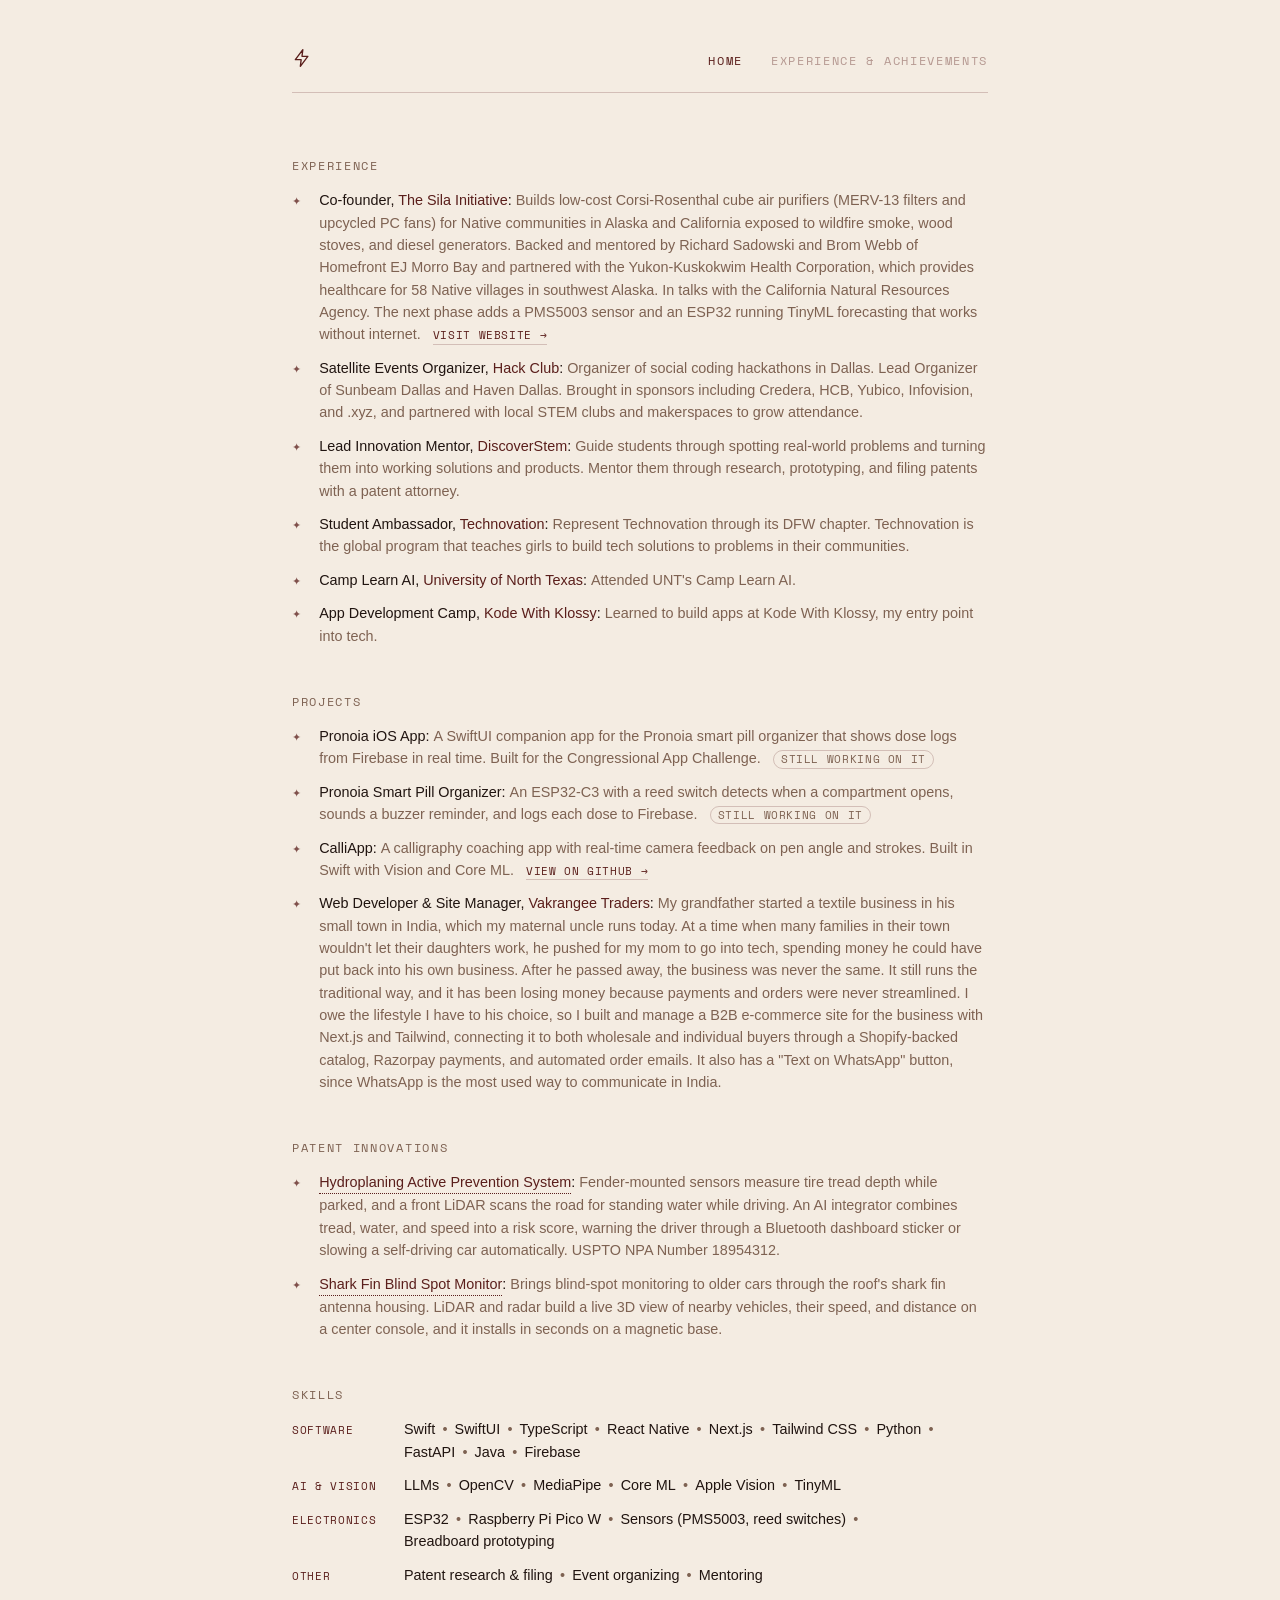
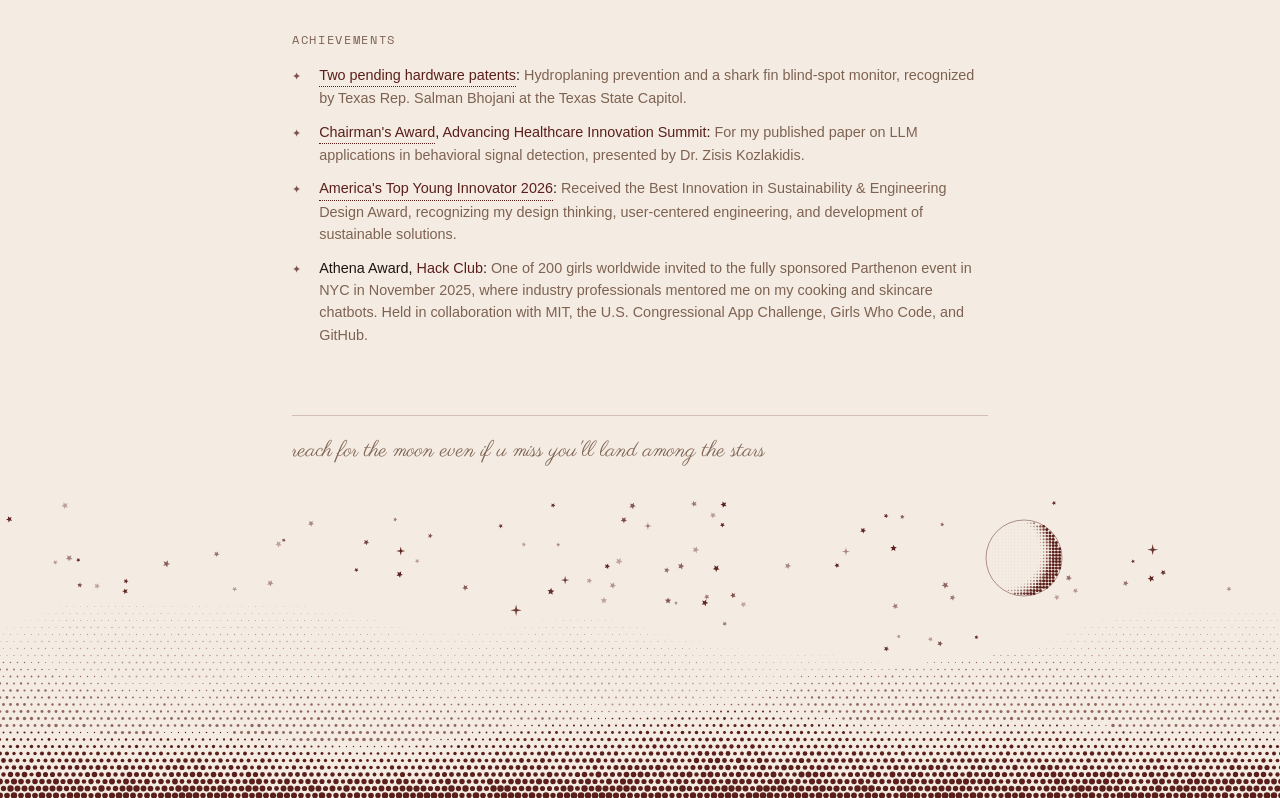
==== commit bb5637b6: "latest commit" ====
--- a/projects.html
+++ b/projects.html
@@ -202,24 +202,51 @@
         <li class="cv-item">
           <span class="cv-star" aria-hidden="true">✦</span>
           <div class="cv-body">
-            <p class="cv-title">Two pending hardware patents</p>
+            <p class="cv-title"><button type="button" class="title-btn" data-open="fig-capitol">Two pending hardware patents</button></p>
             <p class="cv-desc">Hydroplaning prevention and a shark fin blind-spot monitor, recognized by Texas Rep. Salman Bhojani at the Texas State Capitol.</p>
           </div>
-        </li>
-        <li class="cv-item">
-          <span class="cv-star" aria-hidden="true">✦</span>
-          <div class="cv-body">
-            <p class="cv-title">Chairman's Award, <span class="cv-org">Advancing Healthcare Innovation Summit</span></p>
+          <dialog class="lightbox" id="fig-capitol" aria-label="Certificate">
+            <button type="button" class="lightbox-close" aria-label="Close">×</button>
+            <div class="figures">
+              <figure>
+                <img src="statecapitol.jpg" alt="Letter from Texas State Representative Salman Bhojani recognizing Suhani Sharma's patent-pending innovations" />
+                <figcaption>Letter from Texas Rep. Salman Bhojani</figcaption>
+              </figure>
+            </div>
+          </dialog>
+        </li>
+        <li class="cv-item">
+          <span class="cv-star" aria-hidden="true">✦</span>
+          <div class="cv-body">
+            <p class="cv-title"><button type="button" class="title-btn" data-open="fig-ahis">Chairman's Award</button>, <span class="cv-org">Advancing Healthcare Innovation Summit</span></p>
             <p class="cv-desc">For my published paper on LLM applications in behavioral signal detection, presented by Dr. Zisis Kozlakidis.</p>
           </div>
-        </li>
-
-        <li class="cv-item">
-          <span class="cv-star" aria-hidden="true">✦</span>
-          <div class="cv-body">
-            <p class="cv-title">America's Top Young Innovator 2026</p>
+          <dialog class="lightbox" id="fig-ahis" aria-label="Certificate">
+            <button type="button" class="lightbox-close" aria-label="Close">×</button>
+            <div class="figures">
+              <figure>
+                <img src="ahis.jpg" alt="AHIS Chairman's Award certificate presented to Suhani Sharma for "Advancing Mental Health Diagnosis using AI"" />
+                <figcaption>AHIS Chairman's Award certificate</figcaption>
+              </figure>
+            </div>
+          </dialog>
+        </li>
+
+        <li class="cv-item">
+          <span class="cv-star" aria-hidden="true">✦</span>
+          <div class="cv-body">
+            <p class="cv-title"><button type="button" class="title-btn" data-open="fig-tyi">America's Top Young Innovator 2026</button></p>
             <p class="cv-desc">Received the Best Innovation in Sustainability &amp; Engineering Design Award, recognizing my design thinking, user-centered engineering, and development of sustainable solutions.</p>
           </div>
+          <dialog class="lightbox" id="fig-tyi" aria-label="Certificate">
+            <button type="button" class="lightbox-close" aria-label="Close">×</button>
+            <div class="figures">
+              <figure>
+                <img src="topyounginnovator.jpg" alt="America's Top Young Innovators 2026 certificate: Best Innovation in Sustainability & Engineering Design" />
+                <figcaption>Best Innovation in Sustainability &amp; Engineering Design certificate</figcaption>
+              </figure>
+            </div>
+          </dialog>
         </li>
         <li class="cv-item">
           <span class="cv-star" aria-hidden="true">✦</span>
--- a/styles.css
+++ b/styles.css
@@ -603,4 +603,10 @@
 .cv-title .title-btn {
   color: var(--accent);
   border-bottom: 1px dotted var(--accent);
+}
+
+/* certificates are photos, so show them without the white diagram padding */
+.lightbox[aria-label="Certificate"] .figures img {
+  background: none;
+  padding: 0;
 }
